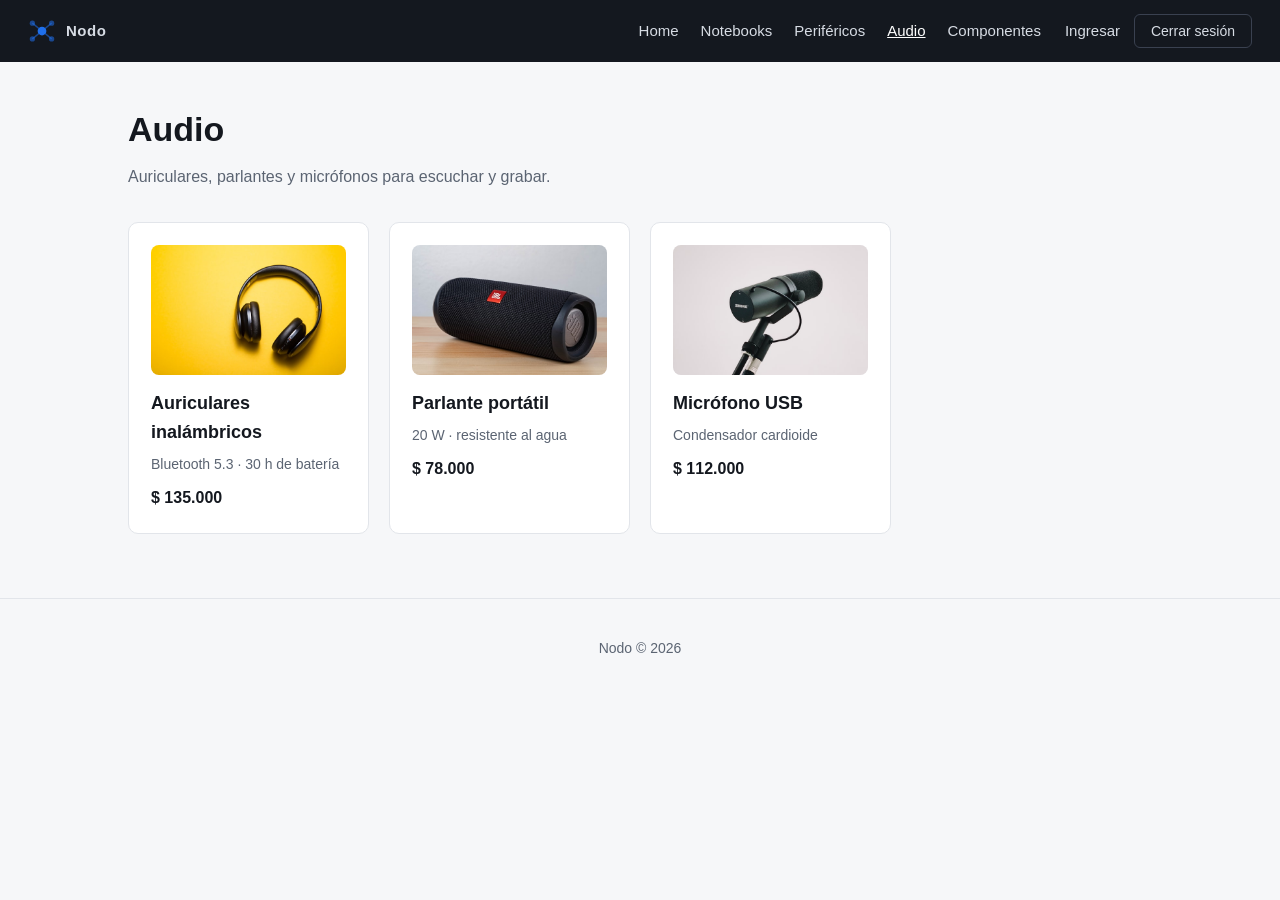
==== audio.html @ f480395f "Agregar fotos de productos" ====
<!DOCTYPE html>
<html lang="es">
<head>
  <meta charset="UTF-8">
  <meta name="viewport" content="width=device-width, initial-scale=1.0">
  <title>Nodo | Audio</title>
  <link rel="stylesheet" href="css/estilos.css">
</head>
<body>

  <!-- Navbar -->
  <header class="navbar">
    <a class="marca" href="index.html">
      <svg class="logo" viewBox="0 0 32 32" width="28" height="28" aria-hidden="true">
        <path d="M16 16 5 7M16 16l11-9M16 16 5 25M16 16l11 9" stroke="currentColor" stroke-width="1.6" opacity=".55" fill="none"/>
        <circle cx="5" cy="7" r="3" fill="currentColor" opacity=".55"/>
        <circle cx="27" cy="7" r="3" fill="currentColor" opacity=".55"/>
        <circle cx="5" cy="25" r="3" fill="currentColor" opacity=".55"/>
        <circle cx="27" cy="25" r="3" fill="currentColor" opacity=".55"/>
        <circle cx="16" cy="16" r="5" fill="currentColor"/>
      </svg>
      Nodo
    </a>

    <nav>
      <ul>
        <li><a href="index.html">Home</a></li>
        <li><a href="notebooks.html">Notebooks</a></li>
        <li><a href="perifericos.html">Periféricos</a></li>
        <li><a class="activo" href="audio.html">Audio</a></li>
        <li><a href="componentes.html">Componentes</a></li>
      </ul>
    </nav>

    <div class="acciones">
      <a href="login.html">Ingresar</a>
      <button class="btn-logout" type="button">Cerrar sesión</button>
    </div>
  </header>

  <!-- Contenido -->
  <main>
    <h1>Audio</h1>
    <p class="bajada">Auriculares, parlantes y micrófonos para escuchar y grabar.</p>

    <div class="grilla">
      <article class="tarjeta">
        <img class="foto" src="img/auriculares.jpg" alt="Auriculares inalámbricos vinchados">
        <h3>Auriculares inalámbricos</h3>
        <p>Bluetooth 5.3 · 30 h de batería</p>
        <span class="precio">$ 135.000</span>
      </article>
      <article class="tarjeta">
        <img class="foto" src="img/parlante.jpg" alt="Parlante portátil bluetooth">
        <h3>Parlante portátil</h3>
        <p>20 W · resistente al agua</p>
        <span class="precio">$ 78.000</span>
      </article>
      <article class="tarjeta">
        <img class="foto" src="img/microfono.jpg" alt="Micrófono USB de condensador con soporte">
        <h3>Micrófono USB</h3>
        <p>Condensador cardioide</p>
        <span class="precio">$ 112.000</span>
      </article>
    </div>
  </main>

  <footer>
    <p>Nodo &copy; 2026</p>
  </footer>

</body>
</html>
---- css/estilos.css ----
/* ===== Nodo — hoja de estilos general ===== */

:root {
  --fondo: #f6f7f9;
  --superficie: #ffffff;
  --texto: #14181f;
  --texto-suave: #5b6472;
  --borde: #e2e5ea;
  --acento: #1f6feb;
  --acento-oscuro: #1550b3;
  --barra: #14181f;
}

* {
  box-sizing: border-box;
}

body {
  margin: 0;
  font-family: "Segoe UI", Roboto, Helvetica, Arial, sans-serif;
  background-color: var(--fondo);
  color: var(--texto);
  line-height: 1.6;
}

/* ===== Navbar ===== */

.navbar {
  display: flex;
  align-items: center;
  gap: 24px;
  flex-wrap: wrap;
  padding: 14px 28px;
  background-color: var(--barra);
  color: #ffffff;
}

.marca {
  display: flex;
  align-items: center;
  gap: 10px;
  color: #ffffff;
  text-decoration: none;
  font-size: 20px;
  font-weight: 700;
  letter-spacing: 0.5px;
}

.marca .logo {
  color: var(--acento);
}

.navbar nav {
  margin-left: auto;
}

.navbar ul {
  display: flex;
  gap: 22px;
  flex-wrap: wrap;
  list-style: none;
  margin: 0;
  padding: 0;
}

.navbar a {
  color: #d7dce4;
  text-decoration: none;
  font-size: 15px;
}

.navbar a:hover,
.navbar a.activo {
  color: #ffffff;
  text-decoration: underline;
}

.acciones {
  display: flex;
  align-items: center;
  gap: 14px;
}

.btn-logout {
  padding: 8px 16px;
  border: 1px solid #3a4150;
  border-radius: 6px;
  background-color: transparent;
  color: #d7dce4;
  font-size: 14px;
  font-family: inherit;
  cursor: pointer;
}

.btn-logout:hover {
  background-color: #262c38;
  color: #ffffff;
}

/* ===== Contenido ===== */

main {
  max-width: 1080px;
  margin: 0 auto;
  padding: 40px 28px 64px;
}

h1 {
  font-size: 34px;
  margin: 0 0 8px;
}

.bajada {
  color: var(--texto-suave);
  margin: 0 0 32px;
  max-width: 60ch;
}

/* ===== Grilla de categorias / productos ===== */

.grilla {
  display: grid;
  grid-template-columns: repeat(auto-fill, minmax(230px, 1fr));
  gap: 20px;
}

.tarjeta {
  display: block;
  padding: 22px;
  background-color: var(--superficie);
  border: 1px solid var(--borde);
  border-radius: 10px;
  color: inherit;
  text-decoration: none;
}

a.tarjeta:hover {
  border-color: var(--acento);
}

.tarjeta h2,
.tarjeta h3 {
  margin: 0 0 6px;
  font-size: 18px;
}

.tarjeta p {
  margin: 0;
  color: var(--texto-suave);
  font-size: 14px;
}

.precio {
  display: block;
  margin-top: 10px;
  font-weight: 700;
  color: var(--texto);
}

/* ===== Formularios ===== */

.caja-form {
  max-width: 440px;
  margin: 0 auto;
  padding: 32px;
  background-color: var(--superficie);
  border: 1px solid var(--borde);
  border-radius: 10px;
}

.caja-form h1 {
  font-size: 26px;
  text-align: center;
}

.campo {
  margin-bottom: 18px;
}

.campo label {
  display: block;
  margin-bottom: 6px;
  font-size: 14px;
  font-weight: 600;
}

.campo input {
  width: 100%;
  padding: 10px 12px;
  border: 1px solid var(--borde);
  border-radius: 6px;
  font-size: 15px;
  font-family: inherit;
}

.campo input:focus {
  outline: 2px solid var(--acento);
  border-color: var(--acento);
}

.btn-enviar {
  width: 100%;
  padding: 12px;
  border: none;
  border-radius: 6px;
  background-color: var(--acento);
  color: #ffffff;
  font-size: 16px;
  font-family: inherit;
  font-weight: 600;
  cursor: pointer;
}

.btn-enviar:hover {
  background-color: var(--acento-oscuro);
}

.pie-form {
  margin: 20px 0 0;
  text-align: center;
  font-size: 14px;
  color: var(--texto-suave);
}

.pie-form a {
  color: var(--acento);
}

/* ===== Pie de pagina ===== */

footer {
  padding: 24px 28px;
  border-top: 1px solid var(--borde);
  text-align: center;
  font-size: 14px;
  color: var(--texto-suave);
}

/* ===== Fotos de producto ===== */

.tarjeta .foto {
  display: block;
  width: 100%;
  aspect-ratio: 3 / 2;
  object-fit: cover;
  margin-bottom: 14px;
  border-radius: 8px;
  background-color: var(--fondo);
}
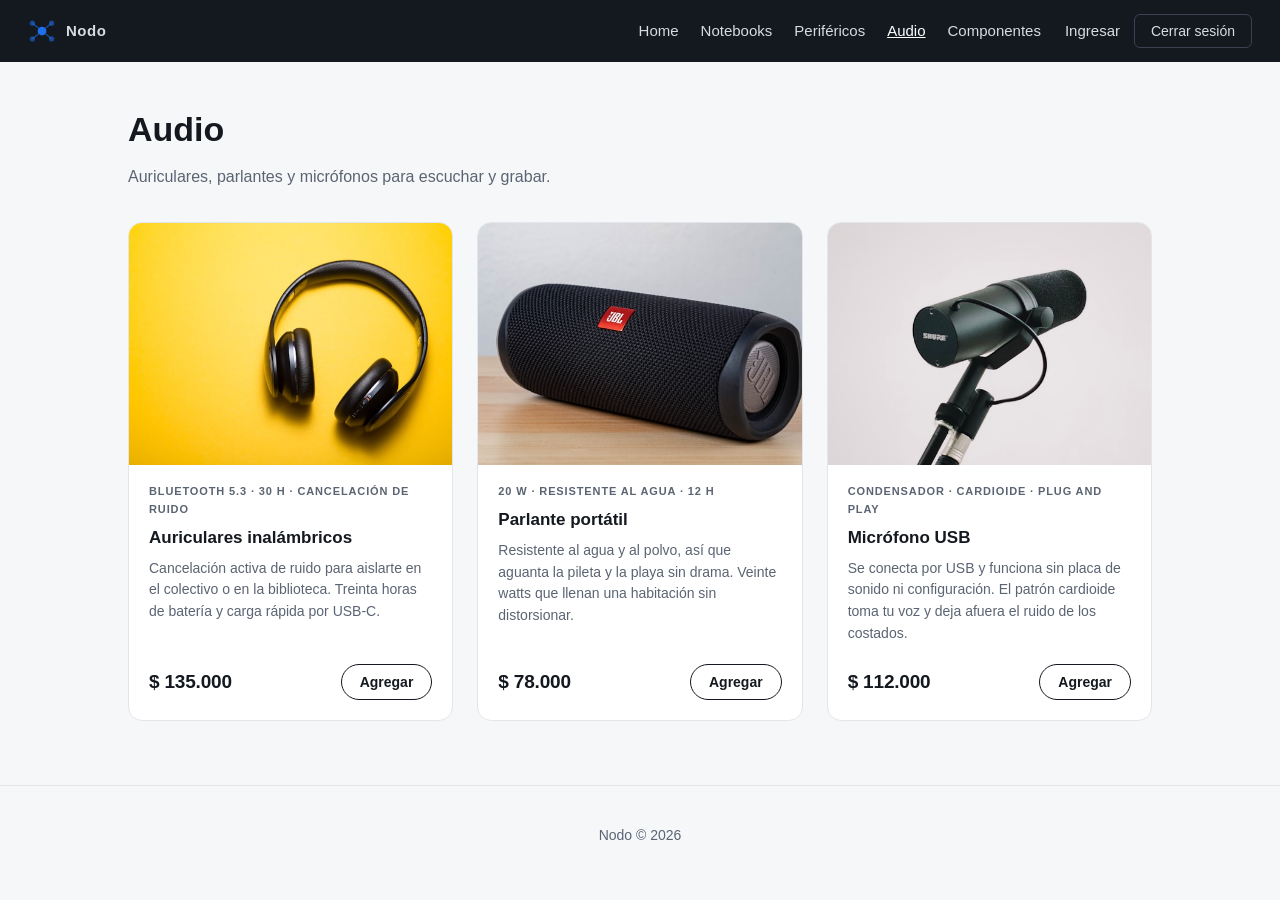
==== commit 23e29e25: "Rediseñar tarjetas y agregar imagenes a las categorias" ====
--- a/audio.html
+++ b/audio.html
@@ -44,23 +44,47 @@
     <p class="bajada">Auriculares, parlantes y micrófonos para escuchar y grabar.</p>
 
     <div class="grilla">
-      <article class="tarjeta">
-        <img class="foto" src="img/auriculares.jpg" alt="Auriculares inalámbricos vinchados">
-        <h3>Auriculares inalámbricos</h3>
-        <p>Bluetooth 5.3 · 30 h de batería</p>
-        <span class="precio">$ 135.000</span>
+      <article class="producto">
+        <div class="producto-foto">
+          <img src="img/auriculares.jpg" alt="Auriculares inalámbricos vinchados">
+        </div>
+        <div class="producto-cuerpo">
+          <p class="producto-specs">Bluetooth 5.3 · 30 h · Cancelación de ruido</p>
+          <h3 class="producto-nombre">Auriculares inalámbricos</h3>
+          <p class="producto-desc">Cancelación activa de ruido para aislarte en el colectivo o en la biblioteca. Treinta horas de batería y carga rápida por USB-C.</p>
+          <div class="producto-pie">
+            <span class="precio">$ 135.000</span>
+            <button class="btn-agregar" type="button">Agregar</button>
+          </div>
+        </div>
       </article>
-      <article class="tarjeta">
-        <img class="foto" src="img/parlante.jpg" alt="Parlante portátil bluetooth">
-        <h3>Parlante portátil</h3>
-        <p>20 W · resistente al agua</p>
-        <span class="precio">$ 78.000</span>
+      <article class="producto">
+        <div class="producto-foto">
+          <img src="img/parlante.jpg" alt="Parlante portátil bluetooth">
+        </div>
+        <div class="producto-cuerpo">
+          <p class="producto-specs">20 W · Resistente al agua · 12 h</p>
+          <h3 class="producto-nombre">Parlante portátil</h3>
+          <p class="producto-desc">Resistente al agua y al polvo, así que aguanta la pileta y la playa sin drama. Veinte watts que llenan una habitación sin distorsionar.</p>
+          <div class="producto-pie">
+            <span class="precio">$ 78.000</span>
+            <button class="btn-agregar" type="button">Agregar</button>
+          </div>
+        </div>
       </article>
-      <article class="tarjeta">
-        <img class="foto" src="img/microfono.jpg" alt="Micrófono USB de condensador con soporte">
-        <h3>Micrófono USB</h3>
-        <p>Condensador cardioide</p>
-        <span class="precio">$ 112.000</span>
+      <article class="producto">
+        <div class="producto-foto">
+          <img src="img/microfono.jpg" alt="Micrófono USB de condensador con soporte">
+        </div>
+        <div class="producto-cuerpo">
+          <p class="producto-specs">Condensador · Cardioide · Plug and play</p>
+          <h3 class="producto-nombre">Micrófono USB</h3>
+          <p class="producto-desc">Se conecta por USB y funciona sin placa de sonido ni configuración. El patrón cardioide toma tu voz y deja afuera el ruido de los costados.</p>
+          <div class="producto-pie">
+            <span class="precio">$ 112.000</span>
+            <button class="btn-agregar" type="button">Agregar</button>
+          </div>
+        </div>
       </article>
     </div>
   </main>
--- a/css/estilos.css
+++ b/css/estilos.css
@@ -116,45 +116,173 @@
   max-width: 60ch;
 }
 
-/* ===== Grilla de categorias / productos ===== */
+/* ===== Grilla ===== */
 
 .grilla {
   display: grid;
-  grid-template-columns: repeat(auto-fill, minmax(230px, 1fr));
-  gap: 20px;
-}
+  grid-template-columns: repeat(auto-fill, minmax(260px, 1fr));
+  gap: 24px;
+}
+
+/* ===== Tarjeta de categoria (home) ===== */
 
 .tarjeta {
-  display: block;
-  padding: 22px;
+  display: flex;
+  flex-direction: column;
+  overflow: hidden;
   background-color: var(--superficie);
   border: 1px solid var(--borde);
-  border-radius: 10px;
+  border-radius: 14px;
   color: inherit;
   text-decoration: none;
+  transition: border-color 0.18s ease, box-shadow 0.18s ease, transform 0.18s ease;
 }
 
 a.tarjeta:hover {
-  border-color: var(--acento);
-}
-
-.tarjeta h2,
-.tarjeta h3 {
+  border-color: #cfd4dc;
+  box-shadow: 0 10px 28px rgba(20, 24, 31, 0.08);
+  transform: translateY(-3px);
+}
+
+.tarjeta-foto {
+  overflow: hidden;
+  background-color: var(--fondo);
+}
+
+.tarjeta-foto img {
+  display: block;
+  width: 100%;
+  aspect-ratio: 16 / 9;
+  object-fit: cover;
+  transition: transform 0.35s ease;
+}
+
+a.tarjeta:hover .tarjeta-foto img {
+  transform: scale(1.04);
+}
+
+.tarjeta-cuerpo {
+  display: flex;
+  flex-direction: column;
+  flex: 1;
+  padding: 18px 20px 20px;
+}
+
+.tarjeta h2 {
   margin: 0 0 6px;
   font-size: 18px;
+  font-weight: 600;
 }
 
 .tarjeta p {
-  margin: 0;
-  color: var(--texto-suave);
-  font-size: 14px;
+  margin: 0 0 16px;
+  color: var(--texto-suave);
+  font-size: 14px;
+  line-height: 1.55;
+}
+
+.tarjeta-link {
+  margin-top: auto;
+  font-size: 14px;
+  font-weight: 600;
+  color: var(--acento);
+}
+
+/* ===== Tarjeta de producto ===== */
+
+.producto {
+  display: flex;
+  flex-direction: column;
+  overflow: hidden;
+  background-color: var(--superficie);
+  border: 1px solid var(--borde);
+  border-radius: 14px;
+  transition: border-color 0.18s ease, box-shadow 0.18s ease, transform 0.18s ease;
+}
+
+.producto:hover {
+  border-color: #cfd4dc;
+  box-shadow: 0 10px 28px rgba(20, 24, 31, 0.08);
+  transform: translateY(-3px);
+}
+
+.producto-foto {
+  overflow: hidden;
+  background-color: var(--fondo);
+}
+
+.producto-foto img {
+  display: block;
+  width: 100%;
+  aspect-ratio: 4 / 3;
+  object-fit: cover;
+  transition: transform 0.35s ease;
+}
+
+.producto:hover .producto-foto img {
+  transform: scale(1.04);
+}
+
+.producto-cuerpo {
+  display: flex;
+  flex-direction: column;
+  flex: 1;
+  padding: 18px 20px 20px;
+}
+
+.producto-specs {
+  margin: 0 0 8px;
+  font-size: 11px;
+  font-weight: 600;
+  letter-spacing: 0.08em;
+  text-transform: uppercase;
+  color: var(--texto-suave);
+}
+
+.producto-nombre {
+  margin: 0 0 8px;
+  font-size: 17px;
+  font-weight: 600;
+  line-height: 1.35;
+}
+
+.producto-desc {
+  margin: 0 0 20px;
+  font-size: 14px;
+  line-height: 1.55;
+  color: var(--texto-suave);
+}
+
+.producto-pie {
+  display: flex;
+  align-items: center;
+  justify-content: space-between;
+  gap: 12px;
+  margin-top: auto;
 }
 
 .precio {
-  display: block;
-  margin-top: 10px;
+  font-size: 19px;
   font-weight: 700;
+  letter-spacing: -0.01em;
+}
+
+.btn-agregar {
+  padding: 9px 18px;
+  border: 1px solid var(--texto);
+  border-radius: 999px;
+  background-color: transparent;
   color: var(--texto);
+  font-family: inherit;
+  font-size: 14px;
+  font-weight: 600;
+  cursor: pointer;
+  transition: background-color 0.18s ease, color 0.18s ease;
+}
+
+.btn-agregar:hover {
+  background-color: var(--texto);
+  color: #ffffff;
 }
 
 /* ===== Formularios ===== */
@@ -236,14 +364,3 @@
   color: var(--texto-suave);
 }
 
-/* ===== Fotos de producto ===== */
-
-.tarjeta .foto {
-  display: block;
-  width: 100%;
-  aspect-ratio: 3 / 2;
-  object-fit: cover;
-  margin-bottom: 14px;
-  border-radius: 8px;
-  background-color: var(--fondo);
-}
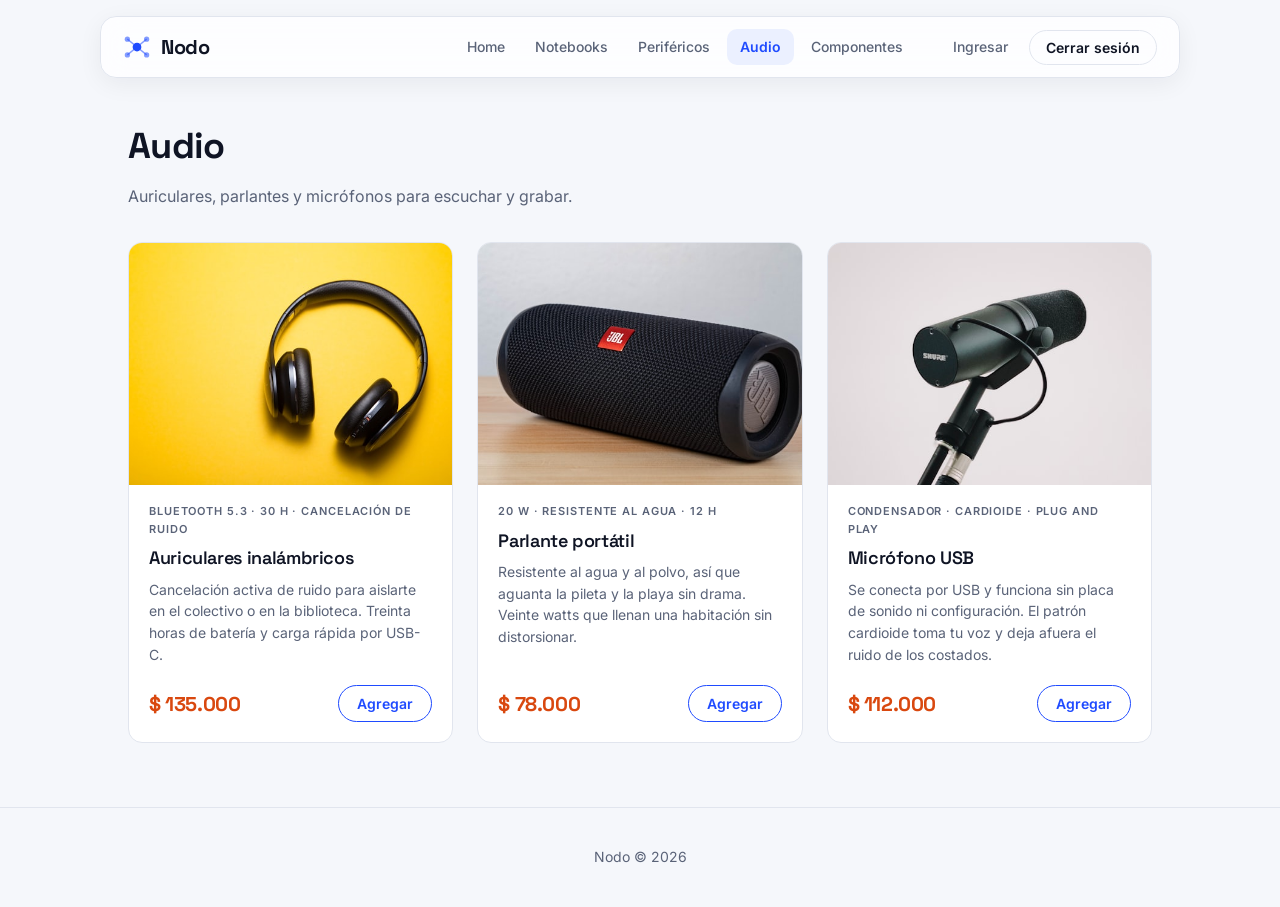
==== commit e1580a2c: "Etapa 2: paleta azul eléctrico, tipografía y variables" ====
--- a/audio.html
+++ b/audio.html
@@ -4,6 +4,9 @@
   <meta charset="UTF-8">
   <meta name="viewport" content="width=device-width, initial-scale=1.0">
   <title>Nodo | Audio</title>
+  <link rel="preconnect" href="https://fonts.googleapis.com">
+  <link rel="preconnect" href="https://fonts.gstatic.com" crossorigin>
+  <link rel="stylesheet" href="https://fonts.googleapis.com/css2?family=Inter:wght@400;500;600;700&family=Space+Grotesk:wght@500;600;700&display=swap">
   <link rel="stylesheet" href="css/estilos.css">
 </head>
 <body>
--- a/css/estilos.css
+++ b/css/estilos.css
@@ -1,15 +1,48 @@
 /* ===== Nodo — hoja de estilos general ===== */
 
+/* ===== Variables ===== */
+
 :root {
-  --fondo: #f6f7f9;
+  /* ===== Colores ===== */
+  --acento: #1f4bff;
+  --acento-oscuro: #1535cc;
+  --acento-suave: #ebf0ff;
+  --anillo-foco: rgba(31, 75, 255, 0.18);
+
+  --secundario: #ff6b1a;
+  --secundario-oscuro: #d9480f;
+  --secundario-suave: #fff1e8;
+
+  --fondo: #f5f7fb;
   --superficie: #ffffff;
-  --texto: #14181f;
-  --texto-suave: #5b6472;
-  --borde: #e2e5ea;
-  --acento: #1f6feb;
-  --acento-oscuro: #1550b3;
-  --barra: #14181f;
-}
+  --superficie-vidrio: rgba(255, 255, 255, 0.78);
+  --texto: #0f1424;
+  --texto-suave: #5a6378;
+  --texto-invertido: #ffffff;
+  --placeholder: #a3abbd;
+  --borde: #e1e5ee;
+  --borde-hover: #c9d0de;
+
+  /* ===== Tipografia ===== */
+  --fuente-texto: "Inter", "Segoe UI", Roboto, Helvetica, Arial, sans-serif;
+  --fuente-titulos: "Space Grotesk", "Inter", "Segoe UI", sans-serif;
+
+  /* ===== Bordes ===== */
+  --radio-lg: 16px;
+  --radio-md: 14px;
+  --radio-sm: 10px;
+  --radio-pildora: 999px;
+
+  /* ===== Sombras ===== */
+  --sombra-sm: 0 6px 24px rgba(15, 20, 36, 0.06);
+  --sombra-md: 0 10px 28px rgba(15, 20, 36, 0.08);
+
+  /* ===== Transiciones ===== */
+  --transicion: 0.18s ease;
+  --transicion-lenta: 0.35s ease;
+}
+
+/* ===== Base ===== */
 
 * {
   box-sizing: border-box;
@@ -17,33 +50,52 @@
 
 body {
   margin: 0;
-  font-family: "Segoe UI", Roboto, Helvetica, Arial, sans-serif;
+  font-family: var(--fuente-texto);
   background-color: var(--fondo);
   color: var(--texto);
   line-height: 1.6;
 }
 
+h1,
+h2,
+h3 {
+  font-family: var(--fuente-titulos);
+  letter-spacing: -0.02em;
+}
+
 /* ===== Navbar ===== */
 
 .navbar {
+  position: sticky;
+  top: 16px;
+  z-index: 50;
   display: flex;
   align-items: center;
   gap: 24px;
   flex-wrap: wrap;
-  padding: 14px 28px;
-  background-color: var(--barra);
-  color: #ffffff;
+  width: calc(100% - 32px);
+  max-width: 1080px;
+  margin: 16px auto 0;
+  padding: 12px 22px;
+  background-color: var(--superficie-vidrio);
+  -webkit-backdrop-filter: saturate(180%) blur(14px);
+  backdrop-filter: saturate(180%) blur(14px);
+  border: 1px solid var(--borde);
+  border-radius: var(--radio-lg);
+  box-shadow: var(--sombra-sm);
+  color: var(--texto);
 }
 
 .marca {
   display: flex;
   align-items: center;
   gap: 10px;
-  color: #ffffff;
+  color: var(--texto);
   text-decoration: none;
+  font-family: var(--fuente-titulos);
   font-size: 20px;
   font-weight: 700;
-  letter-spacing: 0.5px;
+  letter-spacing: -0.02em;
 }
 
 .marca .logo {
@@ -56,45 +108,73 @@
 
 .navbar ul {
   display: flex;
-  gap: 22px;
+  gap: 4px;
   flex-wrap: wrap;
   list-style: none;
   margin: 0;
   padding: 0;
 }
 
-.navbar a {
-  color: #d7dce4;
+.navbar nav a {
+  display: block;
+  padding: 7px 13px;
+  border-radius: var(--radio-sm);
+  color: var(--texto-suave);
   text-decoration: none;
-  font-size: 15px;
-}
-
-.navbar a:hover,
-.navbar a.activo {
-  color: #ffffff;
-  text-decoration: underline;
+  font-size: 14px;
+  font-weight: 500;
+  transition: background-color var(--transicion), color var(--transicion);
+}
+
+.navbar nav a:hover {
+  background-color: var(--fondo);
+  color: var(--texto);
+}
+
+.navbar nav a.activo {
+  background-color: var(--acento-suave);
+  color: var(--acento);
+  font-weight: 600;
 }
 
 .acciones {
   display: flex;
   align-items: center;
-  gap: 14px;
+  gap: 8px;
+}
+
+.acciones > a {
+  padding: 7px 13px;
+  border-radius: var(--radio-sm);
+  color: var(--texto-suave);
+  text-decoration: none;
+  font-size: 14px;
+  font-weight: 500;
+  transition: background-color var(--transicion), color var(--transicion);
+}
+
+.acciones > a:hover {
+  background-color: var(--fondo);
+  color: var(--texto);
 }
 
 .btn-logout {
   padding: 8px 16px;
-  border: 1px solid #3a4150;
-  border-radius: 6px;
+  border: 1px solid var(--borde);
+  border-radius: var(--radio-pildora);
   background-color: transparent;
-  color: #d7dce4;
-  font-size: 14px;
+  color: var(--texto);
   font-family: inherit;
+  font-size: 14px;
+  font-weight: 600;
   cursor: pointer;
+  transition: background-color var(--transicion), border-color var(--transicion), color var(--transicion);
 }
 
 .btn-logout:hover {
-  background-color: #262c38;
-  color: #ffffff;
+  background-color: var(--texto);
+  border-color: var(--texto);
+  color: var(--texto-invertido);
 }
 
 /* ===== Contenido ===== */
@@ -106,7 +186,7 @@
 }
 
 h1 {
-  font-size: 34px;
+  font-size: 36px;
   margin: 0 0 8px;
 }
 
@@ -132,15 +212,15 @@
   overflow: hidden;
   background-color: var(--superficie);
   border: 1px solid var(--borde);
-  border-radius: 14px;
+  border-radius: var(--radio-md);
   color: inherit;
   text-decoration: none;
-  transition: border-color 0.18s ease, box-shadow 0.18s ease, transform 0.18s ease;
+  transition: border-color var(--transicion), box-shadow var(--transicion), transform var(--transicion);
 }
 
 a.tarjeta:hover {
-  border-color: #cfd4dc;
-  box-shadow: 0 10px 28px rgba(20, 24, 31, 0.08);
+  border-color: var(--borde-hover);
+  box-shadow: var(--sombra-md);
   transform: translateY(-3px);
 }
 
@@ -154,7 +234,7 @@
   width: 100%;
   aspect-ratio: 16 / 9;
   object-fit: cover;
-  transition: transform 0.35s ease;
+  transition: transform var(--transicion-lenta);
 }
 
 a.tarjeta:hover .tarjeta-foto img {
@@ -170,7 +250,7 @@
 
 .tarjeta h2 {
   margin: 0 0 6px;
-  font-size: 18px;
+  font-size: 19px;
   font-weight: 600;
 }
 
@@ -196,13 +276,13 @@
   overflow: hidden;
   background-color: var(--superficie);
   border: 1px solid var(--borde);
-  border-radius: 14px;
-  transition: border-color 0.18s ease, box-shadow 0.18s ease, transform 0.18s ease;
+  border-radius: var(--radio-md);
+  transition: border-color var(--transicion), box-shadow var(--transicion), transform var(--transicion);
 }
 
 .producto:hover {
-  border-color: #cfd4dc;
-  box-shadow: 0 10px 28px rgba(20, 24, 31, 0.08);
+  border-color: var(--borde-hover);
+  box-shadow: var(--sombra-md);
   transform: translateY(-3px);
 }
 
@@ -216,7 +296,7 @@
   width: 100%;
   aspect-ratio: 4 / 3;
   object-fit: cover;
-  transition: transform 0.35s ease;
+  transition: transform var(--transicion-lenta);
 }
 
 .producto:hover .producto-foto img {
@@ -241,7 +321,7 @@
 
 .producto-nombre {
   margin: 0 0 8px;
-  font-size: 17px;
+  font-size: 18px;
   font-weight: 600;
   line-height: 1.35;
 }
@@ -262,89 +342,125 @@
 }
 
 .precio {
-  font-size: 19px;
+  font-family: var(--fuente-titulos);
+  font-size: 20px;
   font-weight: 700;
-  letter-spacing: -0.01em;
+  letter-spacing: -0.02em;
+  color: var(--secundario-oscuro);
 }
 
 .btn-agregar {
   padding: 9px 18px;
-  border: 1px solid var(--texto);
-  border-radius: 999px;
+  border: 1px solid var(--acento);
+  border-radius: var(--radio-pildora);
   background-color: transparent;
-  color: var(--texto);
+  color: var(--acento);
   font-family: inherit;
   font-size: 14px;
   font-weight: 600;
   cursor: pointer;
-  transition: background-color 0.18s ease, color 0.18s ease;
+  transition: background-color var(--transicion), color var(--transicion);
 }
 
 .btn-agregar:hover {
-  background-color: var(--texto);
-  color: #ffffff;
+  background-color: var(--acento);
+  color: var(--texto-invertido);
 }
 
 /* ===== Formularios ===== */
 
 .caja-form {
-  max-width: 440px;
+  max-width: 460px;
   margin: 0 auto;
-  padding: 32px;
+  padding: 34px 32px 32px;
   background-color: var(--superficie);
   border: 1px solid var(--borde);
-  border-radius: 10px;
+  border-radius: var(--radio-md);
+  box-shadow: var(--sombra-sm);
+}
+
+.form-eyebrow {
+  margin: 0 0 8px;
+  font-size: 11px;
+  font-weight: 600;
+  letter-spacing: 0.08em;
+  text-transform: uppercase;
+  color: var(--acento);
+  text-align: center;
 }
 
 .caja-form h1 {
+  margin: 0 0 8px;
   font-size: 26px;
+  font-weight: 600;
   text-align: center;
 }
 
+.form-bajada {
+  margin: 0 0 26px;
+  font-size: 14px;
+  line-height: 1.55;
+  color: var(--texto-suave);
+  text-align: center;
+}
+
 .campo {
-  margin-bottom: 18px;
+  margin-bottom: 16px;
 }
 
 .campo label {
   display: block;
-  margin-bottom: 6px;
-  font-size: 14px;
+  margin-bottom: 7px;
+  font-size: 13px;
   font-weight: 600;
 }
 
 .campo input {
   width: 100%;
-  padding: 10px 12px;
-  border: 1px solid var(--borde);
-  border-radius: 6px;
+  padding: 11px 14px;
+  border: 1px solid var(--borde);
+  border-radius: var(--radio-sm);
+  background-color: var(--superficie);
+  color: var(--texto);
   font-size: 15px;
   font-family: inherit;
+  transition: border-color var(--transicion), box-shadow var(--transicion);
+}
+
+.campo input::placeholder {
+  color: var(--placeholder);
 }
 
 .campo input:focus {
-  outline: 2px solid var(--acento);
+  outline: none;
   border-color: var(--acento);
+  box-shadow: 0 0 0 3px var(--anillo-foco);
 }
 
 .btn-enviar {
   width: 100%;
+  margin-top: 8px;
   padding: 12px;
-  border: none;
-  border-radius: 6px;
+  border: 1px solid var(--acento);
+  border-radius: var(--radio-sm);
   background-color: var(--acento);
-  color: #ffffff;
-  font-size: 16px;
+  color: var(--texto-invertido);
+  font-size: 15px;
   font-family: inherit;
   font-weight: 600;
   cursor: pointer;
+  transition: background-color var(--transicion), border-color var(--transicion);
 }
 
 .btn-enviar:hover {
   background-color: var(--acento-oscuro);
+  border-color: var(--acento-oscuro);
 }
 
 .pie-form {
   margin: 20px 0 0;
+  padding-top: 18px;
+  border-top: 1px solid var(--borde);
   text-align: center;
   font-size: 14px;
   color: var(--texto-suave);
@@ -352,6 +468,12 @@
 
 .pie-form a {
   color: var(--acento);
+  font-weight: 600;
+  text-decoration: none;
+}
+
+.pie-form a:hover {
+  text-decoration: underline;
 }
 
 /* ===== Pie de pagina ===== */
@@ -363,4 +485,3 @@
   font-size: 14px;
   color: var(--texto-suave);
 }
-
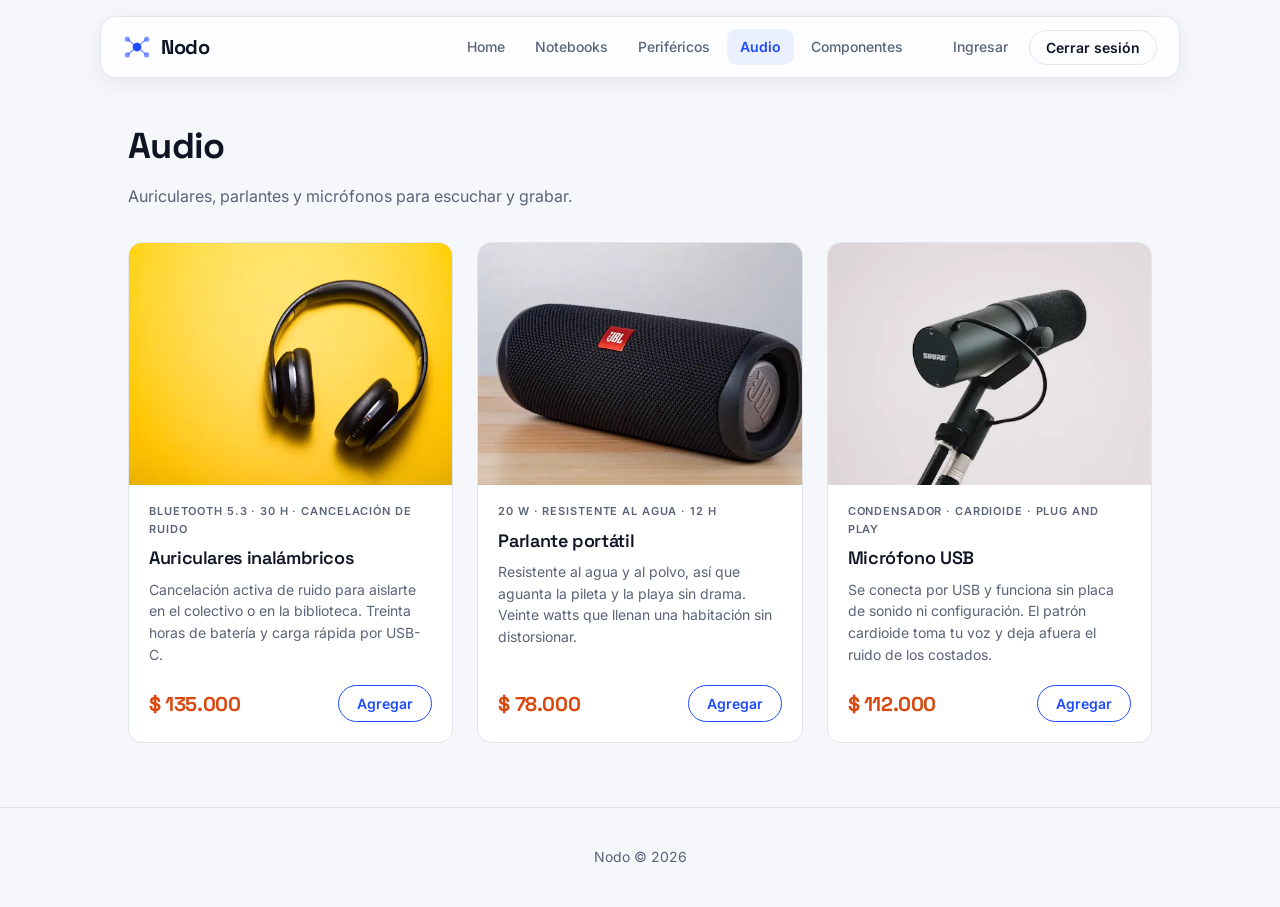
==== commit 7b5735af: "Convertir imágenes a WebP" ====
--- a/audio.html
+++ b/audio.html
@@ -4,6 +4,7 @@
   <meta charset="UTF-8">
   <meta name="viewport" content="width=device-width, initial-scale=1.0">
   <title>Nodo | Audio</title>
+  <link rel="icon" type="image/svg+xml" href="img/logo.svg">
   <link rel="preconnect" href="https://fonts.googleapis.com">
   <link rel="preconnect" href="https://fonts.gstatic.com" crossorigin>
   <link rel="stylesheet" href="https://fonts.googleapis.com/css2?family=Inter:wght@400;500;600;700&family=Space+Grotesk:wght@500;600;700&display=swap">
@@ -14,14 +15,7 @@
   <!-- Navbar -->
   <header class="navbar">
     <a class="marca" href="index.html">
-      <svg class="logo" viewBox="0 0 32 32" width="28" height="28" aria-hidden="true">
-        <path d="M16 16 5 7M16 16l11-9M16 16 5 25M16 16l11 9" stroke="currentColor" stroke-width="1.6" opacity=".55" fill="none"/>
-        <circle cx="5" cy="7" r="3" fill="currentColor" opacity=".55"/>
-        <circle cx="27" cy="7" r="3" fill="currentColor" opacity=".55"/>
-        <circle cx="5" cy="25" r="3" fill="currentColor" opacity=".55"/>
-        <circle cx="27" cy="25" r="3" fill="currentColor" opacity=".55"/>
-        <circle cx="16" cy="16" r="5" fill="currentColor"/>
-      </svg>
+      <img class="logo" src="img/logo.svg" alt="" width="28" height="28">
       Nodo
     </a>
 
@@ -49,7 +43,7 @@
     <div class="grilla">
       <article class="producto">
         <div class="producto-foto">
-          <img src="img/auriculares.jpg" alt="Auriculares inalámbricos vinchados">
+          <img src="img/auriculares.webp" alt="Auriculares inalámbricos vinchados">
         </div>
         <div class="producto-cuerpo">
           <p class="producto-specs">Bluetooth 5.3 · 30 h · Cancelación de ruido</p>
@@ -63,7 +57,7 @@
       </article>
       <article class="producto">
         <div class="producto-foto">
-          <img src="img/parlante.jpg" alt="Parlante portátil bluetooth">
+          <img src="img/parlante.webp" alt="Parlante portátil bluetooth">
         </div>
         <div class="producto-cuerpo">
           <p class="producto-specs">20 W · Resistente al agua · 12 h</p>
@@ -77,7 +71,7 @@
       </article>
       <article class="producto">
         <div class="producto-foto">
-          <img src="img/microfono.jpg" alt="Micrófono USB de condensador con soporte">
+          <img src="img/microfono.webp" alt="Micrófono USB de condensador con soporte">
         </div>
         <div class="producto-cuerpo">
           <p class="producto-specs">Condensador · Cardioide · Plug and play</p>
--- a/css/estilos.css
+++ b/css/estilos.css
@@ -99,7 +99,7 @@
 }
 
 .marca .logo {
-  color: var(--acento);
+  display: block;
 }
 
 .navbar nav {
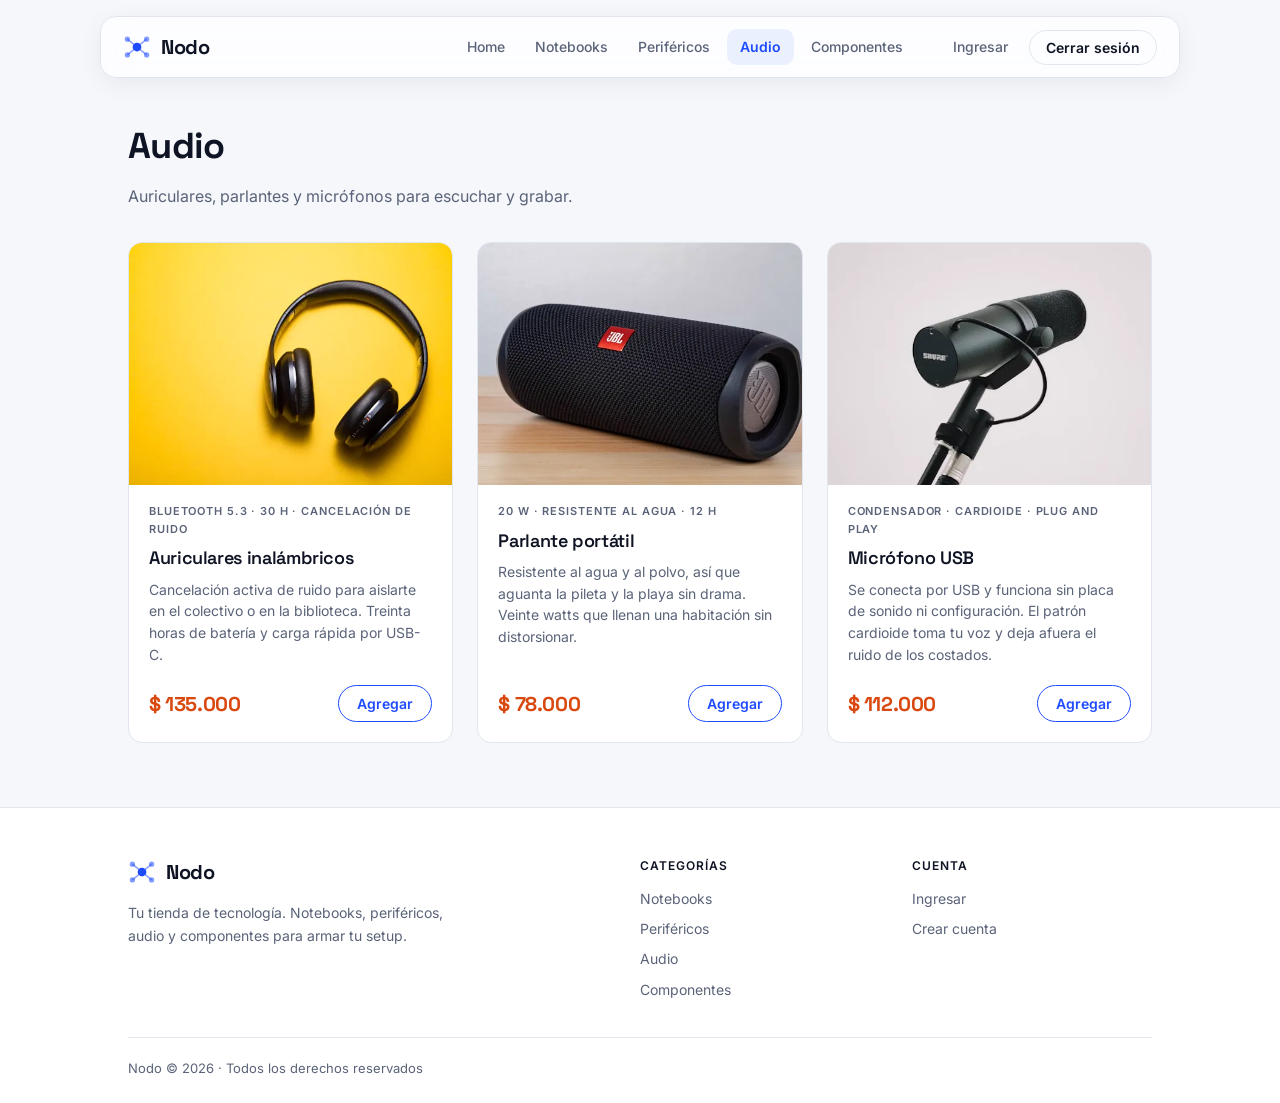
==== commit 74dfe77a: "Rediseñar footer con marca y enlaces" ====
--- a/audio.html
+++ b/audio.html
@@ -18,6 +18,13 @@
       <img class="logo" src="img/logo.svg" alt="" width="28" height="28">
       Nodo
     </a>
+
+    <input class="menu-toggle" type="checkbox" id="menu-toggle">
+    <label class="menu-boton" for="menu-toggle" aria-label="Abrir menú">
+      <span></span>
+      <span></span>
+      <span></span>
+    </label>
 
     <nav>
       <ul>
@@ -86,8 +93,37 @@
     </div>
   </main>
 
+  <!-- Footer -->
   <footer>
-    <p>Nodo &copy; 2026</p>
+    <div class="footer-contenido">
+      <div class="footer-marca">
+        <a class="marca" href="index.html">
+          <img class="logo" src="img/logo.svg" alt="" width="28" height="28">
+          Nodo
+        </a>
+        <p>Tu tienda de tecnología. Notebooks, periféricos, audio y componentes para armar tu setup.</p>
+      </div>
+
+      <nav class="footer-columna" aria-label="Categorías">
+        <p class="footer-titulo">Categorías</p>
+        <ul>
+          <li><a href="notebooks.html">Notebooks</a></li>
+          <li><a href="perifericos.html">Periféricos</a></li>
+          <li><a href="audio.html">Audio</a></li>
+          <li><a href="componentes.html">Componentes</a></li>
+        </ul>
+      </nav>
+
+      <div class="footer-columna">
+        <p class="footer-titulo">Cuenta</p>
+        <ul>
+          <li><a href="login.html">Ingresar</a></li>
+          <li><a href="registro.html">Crear cuenta</a></li>
+        </ul>
+      </div>
+    </div>
+
+    <p class="footer-copy">Nodo &copy; 2026 · Todos los derechos reservados</p>
   </footer>
 
 </body>
--- a/css/estilos.css
+++ b/css/estilos.css
@@ -7,11 +7,16 @@
   --acento: #1f4bff;
   --acento-oscuro: #1535cc;
   --acento-suave: #ebf0ff;
+  --acento-profundo: #0b1a66;
   --anillo-foco: rgba(31, 75, 255, 0.18);
+  --acento-brillo: rgba(31, 75, 255, 0.18);
+  --linea-acento: rgba(31, 75, 255, 0.06);
 
   --secundario: #ff6b1a;
   --secundario-oscuro: #d9480f;
   --secundario-suave: #fff1e8;
+  --secundario-brillo: rgba(255, 107, 26, 0.38);
+  --secundario-brillo-suave: rgba(255, 107, 26, 0.14);
 
   --fondo: #f5f7fb;
   --superficie: #ffffff;
@@ -19,6 +24,9 @@
   --texto: #0f1424;
   --texto-suave: #5a6378;
   --texto-invertido: #ffffff;
+  --texto-invertido-suave: rgba(255, 255, 255, 0.82);
+  --linea-invertida: rgba(255, 255, 255, 0.08);
+  --borde-invertido: rgba(255, 255, 255, 0.45);
   --placeholder: #a3abbd;
   --borde: #e1e5ee;
   --borde-hover: #c9d0de;
@@ -36,6 +44,7 @@
   /* ===== Sombras ===== */
   --sombra-sm: 0 6px 24px rgba(15, 20, 36, 0.06);
   --sombra-md: 0 10px 28px rgba(15, 20, 36, 0.08);
+  --sombra-lg: 0 24px 60px rgba(21, 53, 204, 0.28);
 
   /* ===== Transiciones ===== */
   --transicion: 0.18s ease;
@@ -177,6 +186,58 @@
   color: var(--texto-invertido);
 }
 
+.menu-toggle {
+  position: absolute;
+  width: 1px;
+  height: 1px;
+  opacity: 0;
+  pointer-events: none;
+}
+
+.menu-boton {
+  display: none;
+  flex-direction: column;
+  justify-content: center;
+  gap: 5px;
+  width: 42px;
+  height: 42px;
+  margin-left: auto;
+  padding: 0 11px;
+  border: 1px solid var(--borde);
+  border-radius: var(--radio-sm);
+  cursor: pointer;
+  transition: background-color var(--transicion), border-color var(--transicion);
+}
+
+.menu-boton:hover {
+  background-color: var(--fondo);
+}
+
+.menu-toggle:focus-visible + .menu-boton {
+  border-color: var(--acento);
+  box-shadow: 0 0 0 3px var(--anillo-foco);
+}
+
+.menu-boton span {
+  display: block;
+  height: 2px;
+  border-radius: 2px;
+  background-color: var(--texto);
+  transition: transform var(--transicion), opacity var(--transicion);
+}
+
+.menu-toggle:checked + .menu-boton span:nth-child(1) {
+  transform: translateY(7px) rotate(45deg);
+}
+
+.menu-toggle:checked + .menu-boton span:nth-child(2) {
+  opacity: 0;
+}
+
+.menu-toggle:checked + .menu-boton span:nth-child(3) {
+  transform: translateY(-7px) rotate(-45deg);
+}
+
 /* ===== Contenido ===== */
 
 main {
@@ -194,6 +255,106 @@
   color: var(--texto-suave);
   margin: 0 0 32px;
   max-width: 60ch;
+}
+
+/* ===== Hero ===== */
+
+.hero {
+  position: relative;
+  overflow: hidden;
+  margin-bottom: 56px;
+  padding: 72px 56px;
+  border-radius: var(--radio-lg);
+  background:
+    radial-gradient(circle at 88% 12%, var(--secundario-brillo), transparent 42%),
+    linear-gradient(135deg, var(--acento) 0%, var(--acento-oscuro) 48%, var(--acento-profundo) 100%);
+  box-shadow: var(--sombra-lg);
+  color: var(--texto-invertido);
+}
+
+.hero::before {
+  content: "";
+  position: absolute;
+  inset: 0;
+  background-image:
+    linear-gradient(var(--linea-invertida) 1px, transparent 1px),
+    linear-gradient(90deg, var(--linea-invertida) 1px, transparent 1px);
+  background-size: 40px 40px;
+  -webkit-mask-image: linear-gradient(90deg, transparent 20%, black 100%);
+  mask-image: linear-gradient(90deg, transparent 20%, black 100%);
+  pointer-events: none;
+}
+
+.hero > * {
+  position: relative;
+}
+
+.hero-eyebrow {
+  margin: 0 0 14px;
+  font-size: 12px;
+  font-weight: 600;
+  letter-spacing: 0.1em;
+  text-transform: uppercase;
+  color: var(--texto-invertido-suave);
+}
+
+.hero h1 {
+  max-width: 14ch;
+  margin: 0 0 16px;
+  font-size: clamp(34px, 5vw, 54px);
+  line-height: 1.08;
+}
+
+.hero-bajada {
+  max-width: 52ch;
+  margin: 0 0 32px;
+  font-size: 17px;
+  color: var(--texto-invertido-suave);
+}
+
+.hero-acciones {
+  display: flex;
+  flex-wrap: wrap;
+  gap: 12px;
+}
+
+.btn-primario,
+.btn-secundario {
+  display: inline-block;
+  padding: 12px 24px;
+  border: 1px solid transparent;
+  border-radius: var(--radio-pildora);
+  font-size: 15px;
+  font-weight: 600;
+  text-decoration: none;
+  transition: background-color var(--transicion), border-color var(--transicion), color var(--transicion), transform var(--transicion);
+}
+
+.btn-primario {
+  background-color: var(--superficie);
+  color: var(--acento);
+}
+
+.btn-primario:hover {
+  background-color: var(--acento-suave);
+  transform: translateY(-2px);
+}
+
+.btn-secundario {
+  border-color: var(--borde-invertido);
+  color: var(--texto-invertido);
+}
+
+.btn-secundario:hover {
+  background-color: var(--texto-invertido);
+  border-color: var(--texto-invertido);
+  color: var(--acento);
+}
+
+.titulo-seccion {
+  margin: 0 0 20px;
+  font-size: 24px;
+  font-weight: 600;
 }
 
 /* ===== Grilla ===== */
@@ -369,14 +530,50 @@
 
 /* ===== Formularios ===== */
 
+.pagina-form {
+  display: flex;
+  flex-direction: column;
+  min-height: 100vh;
+  background:
+    radial-gradient(circle at 12% 18%, var(--acento-brillo), transparent 38%),
+    radial-gradient(circle at 88% 82%, var(--secundario-brillo-suave), transparent 40%),
+    var(--fondo);
+  background-attachment: fixed;
+}
+
+.pagina-form::before {
+  content: "";
+  position: fixed;
+  inset: 0;
+  z-index: -1;
+  background-image:
+    linear-gradient(var(--linea-acento) 1px, transparent 1px),
+    linear-gradient(90deg, var(--linea-acento) 1px, transparent 1px);
+  background-size: 40px 40px;
+  -webkit-mask-image: radial-gradient(circle at 50% 45%, black 20%, transparent 75%);
+  mask-image: radial-gradient(circle at 50% 45%, black 20%, transparent 75%);
+  pointer-events: none;
+}
+
+.pagina-form main {
+  display: flex;
+  align-items: center;
+  justify-content: center;
+  flex: 1;
+  width: 100%;
+  padding-top: 56px;
+  padding-bottom: 80px;
+}
+
 .caja-form {
+  width: 100%;
   max-width: 460px;
   margin: 0 auto;
   padding: 34px 32px 32px;
   background-color: var(--superficie);
   border: 1px solid var(--borde);
-  border-radius: var(--radio-md);
-  box-shadow: var(--sombra-sm);
+  border-radius: var(--radio-lg);
+  box-shadow: var(--sombra-md);
 }
 
 .form-eyebrow {
@@ -479,9 +676,174 @@
 /* ===== Pie de pagina ===== */
 
 footer {
-  padding: 24px 28px;
+  padding: 48px 28px 24px;
+  background-color: var(--superficie);
   border-top: 1px solid var(--borde);
-  text-align: center;
-  font-size: 14px;
-  color: var(--texto-suave);
-}
+  font-size: 14px;
+  color: var(--texto-suave);
+}
+
+.footer-contenido {
+  display: grid;
+  grid-template-columns: 2fr 1fr 1fr;
+  gap: 32px;
+  max-width: 1024px;
+  margin: 0 auto 36px;
+}
+
+.footer-marca p {
+  max-width: 36ch;
+  margin: 14px 0 0;
+  line-height: 1.6;
+}
+
+.footer-titulo {
+  margin: 0 0 12px;
+  font-size: 12px;
+  font-weight: 600;
+  letter-spacing: 0.08em;
+  text-transform: uppercase;
+  color: var(--texto);
+}
+
+.footer-columna ul {
+  display: flex;
+  flex-direction: column;
+  gap: 8px;
+  list-style: none;
+  margin: 0;
+  padding: 0;
+}
+
+.footer-columna a {
+  color: var(--texto-suave);
+  text-decoration: none;
+  transition: color var(--transicion);
+}
+
+.footer-columna a:hover {
+  color: var(--acento);
+}
+
+.footer-copy {
+  max-width: 1024px;
+  margin: 0 auto;
+  padding-top: 20px;
+  border-top: 1px solid var(--borde);
+  font-size: 13px;
+}
+
+/* ===== Responsive ===== */
+
+@media (max-width: 960px) {
+  .navbar {
+    gap: 0;
+    padding: 10px 12px 10px 18px;
+  }
+
+  .menu-boton {
+    display: flex;
+  }
+
+  .navbar nav,
+  .acciones {
+    display: none;
+    width: 100%;
+    margin-left: 0;
+  }
+
+  .menu-toggle:checked ~ nav,
+  .menu-toggle:checked ~ .acciones {
+    display: flex;
+  }
+
+  .navbar nav {
+    margin-top: 12px;
+    padding-top: 12px;
+    border-top: 1px solid var(--borde);
+  }
+
+  .navbar ul {
+    flex-direction: column;
+    width: 100%;
+    gap: 2px;
+  }
+
+  .navbar nav a {
+    padding: 10px 12px;
+    font-size: 15px;
+  }
+
+  .acciones {
+    justify-content: space-between;
+    margin-top: 8px;
+    padding: 12px 0 4px;
+    border-top: 1px solid var(--borde);
+  }
+}
+
+@media (max-width: 600px) {
+  .navbar {
+    top: 12px;
+    width: calc(100% - 24px);
+    margin-top: 12px;
+  }
+
+  main {
+    padding: 28px 16px 48px;
+  }
+
+  h1 {
+    font-size: 28px;
+  }
+
+  .bajada {
+    margin-bottom: 24px;
+  }
+
+  .hero {
+    margin-bottom: 40px;
+    padding: 40px 24px;
+  }
+
+  .hero-bajada {
+    font-size: 16px;
+  }
+
+  .btn-primario,
+  .btn-secundario {
+    flex: 1 1 auto;
+    text-align: center;
+  }
+
+  .grilla {
+    gap: 16px;
+  }
+
+  .pagina-form main {
+    padding-top: 32px;
+    padding-bottom: 48px;
+  }
+
+  .caja-form {
+    padding: 28px 20px 24px;
+  }
+
+  .caja-form h1 {
+    font-size: 24px;
+  }
+
+  footer {
+    padding: 36px 16px 20px;
+  }
+
+  .footer-contenido {
+    grid-template-columns: 1fr 1fr;
+    gap: 28px 16px;
+    margin-bottom: 28px;
+  }
+
+  .footer-marca {
+    grid-column: 1 / -1;
+  }
+}
